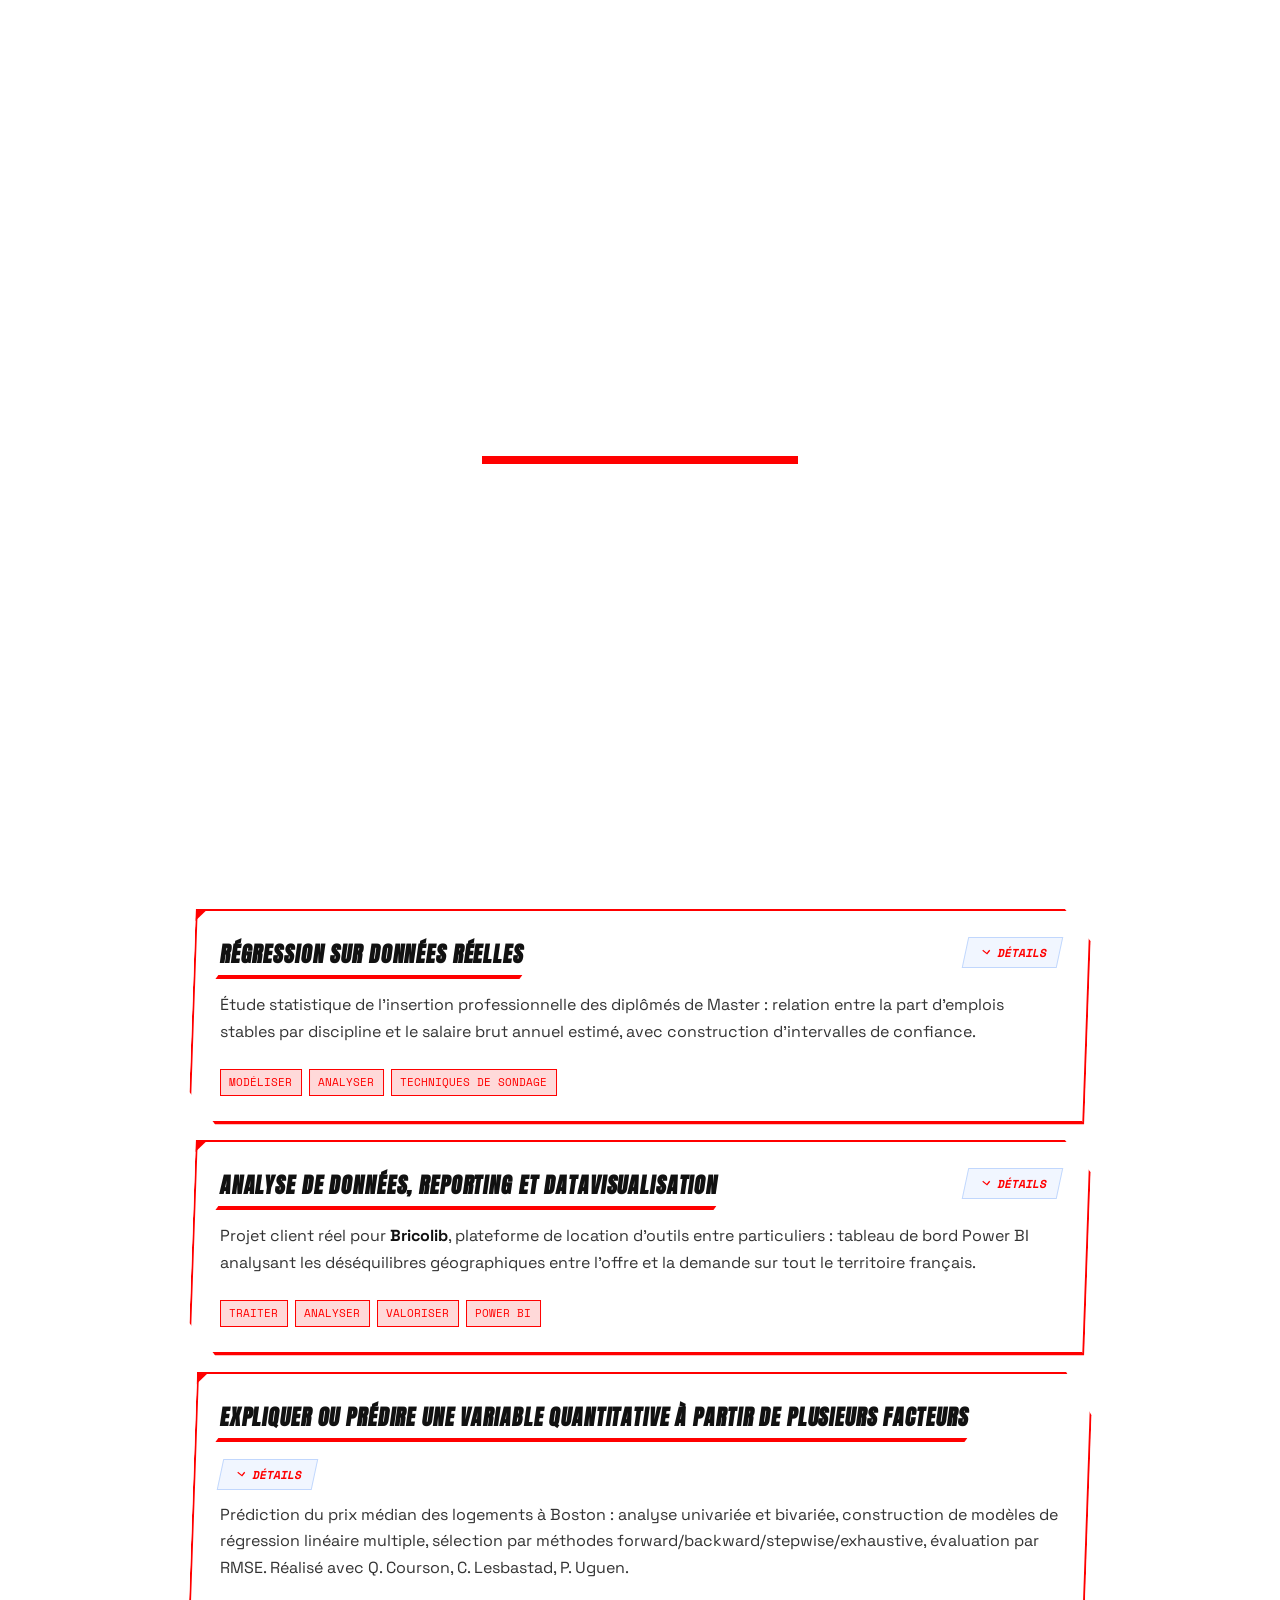
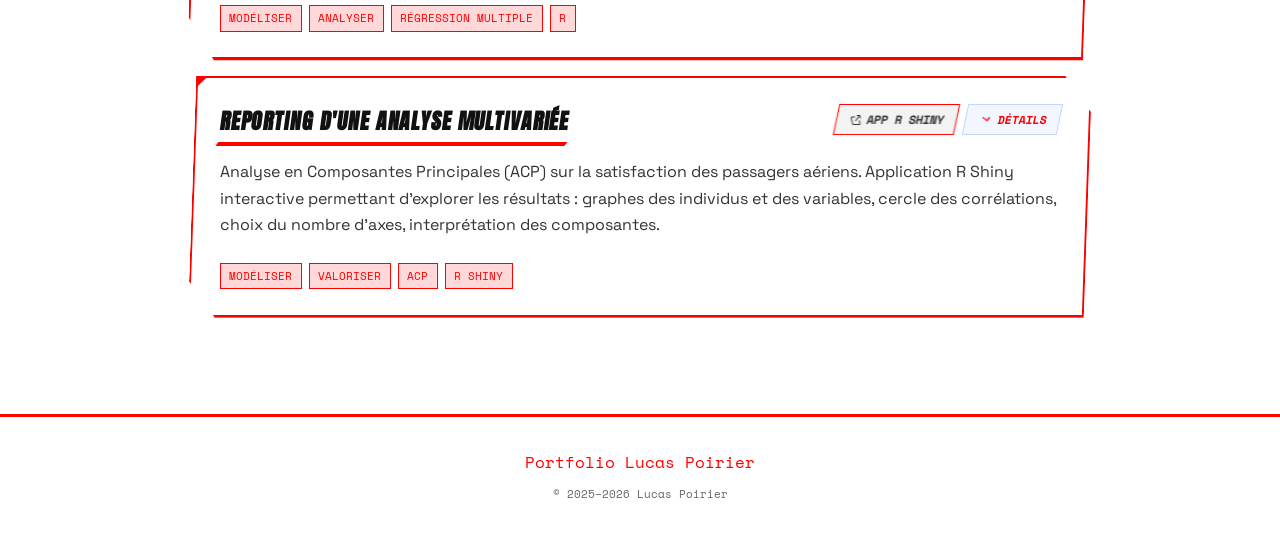
==== portfolio_lucas_poirier/site/projets.html @ bb6157f5 "Add files via upload" ====
<!DOCTYPE html>
<html lang="fr">
<head>
  <meta charset="UTF-8">
  <meta name="viewport" content="width=device-width, initial-scale=1.0">
  <title>Lucas Poirier — Projets</title>
  <link href="https://fonts.googleapis.com/css2?family=Space+Grotesk:wght@300;400;500;600;700&family=Space+Mono:wght@400;700&family=Anton&family=Teko:wght@500;700&display=swap" rel="stylesheet">
  <link rel="stylesheet" href="../styles/main.css">
  <link rel="stylesheet" href="../styles/animations.css">
</head>
<body>

<div class="loader">
  <div class="txt"></div>
  <div class="bar"><div class="fill"></div></div>
</div>
<div class="cutin"></div>
<div class="corner"></div>

<nav>
  
  <ul class="nav-links">
    <li><a href="accueil.html">Accueil</a></li>
    <li><a href="competences.html">Compétences</a></li>
    <li><a href="projets.html" class="active">Projets</a></li>
    <li><a href="logiciels.html">Logiciels</a></li>
    <li><a href="alternance.html">Alternance</a></li>
  </ul>
</nav>

<div class="page active">
  <div class="eyebrow">Situations d'Apprentissage et d'Évaluation</div>
  <h1>Projets</h1>
  <p>Pour chaque SAÉ : la démarche suivie, les compétences précisément mobilisées et les preuves concrètes de réalisation. Cliquez sur un projet pour le déplier.</p>

  <div class="divider"></div>

  <!-- ════ SAÉ 1.06 ════ -->
  <div class="projet-item" id="proj-106">
    <div class="projet-summary" onclick="toggleProject('proj-106')">
      <div class="projet-header">
        <div>
          <h2>Mise en œuvre d'une enquête</h2>
        </div>
        <div class="projet-links">
          <span class="expand-toggle"><svg width="14" height="14" viewBox="0 0 24 24" fill="none" stroke="currentColor" stroke-width="2"><polyline points="6 9 12 15 18 9"/></svg> Détails</span>
        </div>
      </div>
      <p>Conception d'un questionnaire pour un CPIE (Centre Permanent d'Initiatives pour l'Environnement), collecte et traitement des réponses, analyse des résultats par tranche d'âge et restitution avec visualisations adaptées.</p>
      <div class="skill-badges">
        <span class="badge purple">Analyser</span>
        <span class="badge green">Valoriser</span>
        <span class="badge orange">Sondage</span>
      </div>
    </div>
    <div class="projet-detail">
      <div class="detail-inner">
        <div class="tabs">
          <button class="tab-btn active" onclick="switchTab(this,'proj-106','demarche')">Démarche</button>
          <button class="tab-btn" onclick="switchTab(this,'proj-106','competences')">Compétences développées</button>
          <button class="tab-btn" onclick="switchTab(this,'proj-106','preuves')">Preuves</button>
        </div>
        <div class="tab-panel active" data-tab="demarche">
          <div class="detail-block">
            <h3>Présentation générale</h3>
            <p>Ce projet consistait à <strong>concevoir et mettre en œuvre une enquête</strong> pour le compte d'un CPIE (Centre Permanent d'Initiatives pour l'Environnement), qui souhaitait mieux connaître son public et ses non-publics afin d'ajuster sa stratégie de communication et d'animation.</p>
            <p>Nous avons été confrontés à des situations concrètes de <strong>construction d'un protocole de collecte</strong> : définition des objectifs avec le commanditaire, rédaction d'un questionnaire évitant les biais de formulation, diffusion auprès de différentes tranches d'âge, puis collecte des réponses.</p>
            <p>Nous avons ensuite mené le <strong>traitement statistique</strong> des résultats en croisant les réponses avec la variable âge, avant de procéder à une <strong>restitution adaptée à un public non technicien</strong>, sous forme de graphiques en barres empilées en pourcentage.</p>
          </div>
          <div class="detail-block">
            <h3>Présentation individuelle</h3>
            <p>Durant ce projet, j'ai pris en charge plusieurs tâches essentielles :</p>
            <p><strong>Tâches principales</strong></p>
            <ul>
              <li>Participation à la <strong>construction du questionnaire</strong>, avec le choix d'échelles de Likert à 4 niveaux pour éviter l'effet de neutralité</li>
              <li><strong>Traitement statistique</strong> des réponses et croisement avec la variable tranche d'âge</li>
              <li>Réalisation des <strong>graphiques de restitution</strong> sous forme de barres empilées en pourcentage</li>
            </ul>
            <p><strong>Tâches secondaires</strong></p>
            <ul>
              <li>Diffusion du questionnaire et collecte des réponses</li>
              <li>Rédaction de ma partie de projet pour le rapport final</li>
            </ul>
          </div>
        </div>
        <div class="tab-panel" data-tab="competences">
          <div class="detail-block">
            <h3>Compétence ciblée — Valoriser une production dans un contexte professionnel</h3>
            <p>Ce projet m'a permis de développer mes compétences en <strong>construction et restitution d'une enquête</strong> auprès d'un commanditaire associatif.</p>
            <ul>
              <li>J'ai appris à <strong>identifier les biais</strong> liés à la formulation des questions et au choix des échelles de réponse.</li>
              <li>Contextualiser des données issues d'une collecte par questionnaire avant de les analyser.</li>
              <li><strong>Choisir une forme de restitution adaptée</strong> à un public non spécialiste de la statistique.</li>
              <li>Mettre en évidence des résultats clés à l'aide d'indicateurs pertinents (taux de connaissance par tranche d'âge).</li>
            </ul>
            <p>Cette expérience m'a également permis d'approfondir mes connaissances sur les <strong>spécificités de la donnée d'enquête</strong> et la différence entre la question posée et la variable analysée.</p>
          </div>
          <div class="detail-block">
            <h3>Apprentissage et bénéfices</h3>
            <p>Suite à ce projet, j'ai renforcé mes compétences dans :</p>
            <ul>
              <li><strong>La construction d'un protocole de collecte fiable</strong>, par une formulation de questions non biaisées.</li>
              <li><strong>La vulgarisation de résultats statistiques</strong> pour un public non technicien.</li>
              <li><strong>L'explicitation de la démarche suivie</strong> lors de la restitution des résultats.</li>
            </ul>
            <p><strong>Apprentissage critique associé :</strong></p>
            <ul>
              <li>AC13.01 : Prendre connaissance des biais rencontrés dans la mise en place d'une enquête</li>
              <li>AC13.02 : Identifier l'importance de contextualiser ses données</li>
              <li>AC13.04 : Lors de la restitution des résultats, mesurer l'importance d'expliciter également la démarche suivie</li>
              <li>AC13.05 : Comprendre les intérêts de la data visualisation et de l'infographie</li>
              <li>AC13.06 : Mesurer l'importance d'une expression précise et nuancée dans la communication des résultats</li>
            </ul>
          </div>
        </div>
        <div class="tab-panel" data-tab="preuves">
          <div class="proof-gallery">
            <div class="proof-card">
              <img src="../images/enquete_questionnaire.png" onclick="openLightbox(this.src)" alt="Extrait du questionnaire CPIE">
              <div class="proof-caption">Extrait du questionnaire — échelles de satisfaction et motivations</div>
            </div>
            <div class="proof-card">
              <img src="../images/enquete_resultats.png" onclick="openLightbox(this.src)" alt="Résultats par tranche d'âge">
              <div class="proof-caption">Connaissance du CPIE par tranche d'âge — résultats de l'enquête</div>
            </div>
          </div>
        </div>
      </div>
    </div>
  </div>

  <!-- ════ SAÉ 2.01 ════ -->
  <div class="projet-item" id="proj-201">
    <div class="projet-summary" onclick="toggleProject('proj-201')">
      <div class="projet-header">
        <div>
          <h2>Conception et implémentation d'une base de données</h2>
        </div>
        <div class="projet-links">
          <span class="expand-toggle"><svg width="14" height="14" viewBox="0 0 24 24" fill="none" stroke="currentColor" stroke-width="2"><polyline points="6 9 12 15 18 9"/></svg> Détails</span>
        </div>
      </div>
      <p>Projet Compudistri : conception du dictionnaire des données, modélisation du schéma relationnel sous Looping et IBeasy+, import sur Access, rédaction de 42 requêtes SQL pour interroger les articles, clients, fournisseurs et factures.</p>
      <div class="skill-badges">
        <span class="badge">Traiter</span>
        <span class="badge orange">SQL</span>
        <span class="badge orange">Access</span>
        <span class="badge orange">Modélisation BDD</span>
      </div>
    </div>
    <div class="projet-detail">
      <div class="detail-inner">
        <div class="tabs">
          <button class="tab-btn active" onclick="switchTab(this,'proj-201','demarche')">Démarche</button>
          <button class="tab-btn" onclick="switchTab(this,'proj-201','competences')">Compétences développées</button>
          <button class="tab-btn" onclick="switchTab(this,'proj-201','preuves')">Preuves</button>
        </div>
        <div class="tab-panel active" data-tab="demarche">
          <div class="detail-block">
            <h3>Présentation générale</h3>
            <p>Ce projet consistait à <strong>créer une base de données relationnelle</strong> pour une entreprise fictive de distribution de composants informatiques, Compudistri, qui souhaitait informatiser la gestion de ses articles, clients, fournisseurs et factures.</p>
            <p>Par équipe de 4, nous avons été confrontés à des situations concrètes de <strong>mise en place d'une base de données</strong> répondant aux besoins de l'organisation.</p>
            <p>Nous avons suivi différentes étapes afin de <strong>construire une base de données</strong>, avec une réflexion sur la modélisation des données en vue de leur utilisation, l'implémentation de la base de données, ainsi que son alimentation.</p>
            <p>En effet, nous avons eu une réflexion afin de pouvoir <strong>créer un dictionnaire de données</strong> suivant différentes règles que l'on a respectées. Par la suite, nous avons effectué des <strong>productions de schémas relationnels</strong> afin de visualiser de façon claire la répartition des données. En outre, nous avons <strong>implanté les données dans un logiciel spécifique</strong> afin d'obtenir une réalisation claire répondant à notre problématique.</p>
          </div>
          <div class="detail-block">
            <h3>Présentation individuelle</h3>
            <p>Durant ce projet, j'ai pris en charge plusieurs tâches essentielles :</p>
            <p><strong>Tâches principales</strong></p>
            <ul>
              <li>Réalisation du <strong>dictionnaire des données</strong> du cas d'étude</li>
              <li>Prise en main du logiciel IBeasy+, sur lequel j'ai réalisé le <strong>schéma relationnel</strong> en tenant compte des règles métier et des cardinalités</li>
              <li><strong>Fusion des schémas relationnels</strong> issus des deux binômes (Looping et IBeasy+) avec mon binôme</li>
              <li>Import des données dans le logiciel <strong>Access</strong></li>
            </ul>
            <p><strong>Tâches secondaires</strong></p>
            <ul>
              <li>Relecture des 42 requêtes SQL rédigées par le binôme Looping</li>
              <li>Rédaction de ma partie de projet pour le rapport final</li>
            </ul>
          </div>
        </div>
        <div class="tab-panel" data-tab="competences">
          <div class="detail-block">
            <h3>Compétence ciblée — Traiter des données structurées</h3>
            <p>Ce projet m'a permis de développer mes compétences en <strong>conception et gestion de bases de données relationnelles</strong>.</p>
            <ul>
              <li>J'ai appris à <strong>analyser les besoins</strong> d'un commanditaire pour proposer une modélisation adaptée et structurée.</li>
              <li>Construire un <strong>dictionnaire de données</strong> en respectant les règles métiers et de gestion.</li>
              <li><strong>Implémenter une base de données</strong> dans un logiciel dédié en définissant ses clés primaires et étrangères ainsi que les relations entre les tables.</li>
              <li>Adapter un modèle conceptuel des données en fonction des contraintes techniques et métiers.</li>
            </ul>
            <p>Cette expérience m'a également permis d'approfondir mes connaissances sur les <strong>formalismes de notation et la syntaxe des langages de bases de données</strong> (SQL).</p>
          </div>
          <div class="detail-block">
            <h3>Apprentissage et bénéfices</h3>
            <p>Suite à ce projet, j'ai renforcé mes compétences dans :</p>
            <ul>
              <li><strong>L'analyse des besoins</strong> et la traduction de ceux-ci en un modèle de données exploitable.</li>
              <li><strong>L'optimisation de l'exploitation des données</strong> en assurant leur cohérence et leur intégrité.</li>
              <li><strong>L'importance de la programmation</strong> pour automatiser la gestion et le traitement des données.</li>
            </ul>
            <p><strong>Apprentissage critique associé :</strong></p>
            <ul>
              <li>AC1 : Correctement interpréter et prendre en compte le besoin du commanditaire ou du client</li>
              <li>AC2 : Respecter les formalismes de notation</li>
              <li>AC3 : Connaître la syntaxe des langages et savoir l'utiliser</li>
              <li>AC4 : Mesurer l'importance de maîtriser la structure des données à exploiter</li>
              <li>AC5 : Comprendre les structures algorithmiques de base et leur contexte d'usage</li>
              <li>AC6 : Prendre conscience de l'intérêt de la programmation</li>
            </ul>
          </div>
        </div>
        <div class="tab-panel" data-tab="preuves">
          <div class="proof-gallery">
            <div class="proof-card">
              <img src="../images/sae201.png" onclick="openLightbox(this.src)" alt="Schéma relationnel Access Compudistri">
              <div class="proof-caption">Schéma relationnel final sous Access — entités Réception, Article, Facture, Clients, Fournisseurs, Employé</div>
            </div>
            <div class="proof-card">
              <img src="../images/sae201_2.png" onclick="openLightbox(this.src)" alt="Dictionnaire des données Access">
              <div class="proof-caption">Dictionnaire des données — table Employé, types et descriptions des champs</div>
            </div>
          </div>
        </div>
      </div>
    </div>
  </div>

<!-- ════ SAÉ 203 ════ -->
  <div class="projet-item" id="proj-203">
    <div class="projet-summary" onclick="toggleProject('proj-203')">
      <div class="projet-header">
        <div>
          <h2>Régression sur données réelles</h2>
        </div>
        <div class="projet-links">
          <span class="expand-toggle"><svg width="14" height="14" viewBox="0 0 24 24" fill="none" stroke="currentColor" stroke-width="2"><polyline points="6 9 12 15 18 9"/></svg> Détails</span>
        </div>
      </div>
      <p>Étude statistique de l'insertion professionnelle des diplômés de Master : relation entre la part d'emplois stables par discipline et le salaire brut annuel estimé, avec construction d'intervalles de confiance.</p>
      <div class="skill-badges">
        <span class="badge orange">Modéliser</span>
        <span class="badge purple">Analyser</span>
        <span class="badge">Techniques de sondage</span>
      </div>
    </div>
    <div class="projet-detail">
      <div class="detail-inner">
        <div class="tabs">
          <button class="tab-btn active" onclick="switchTab(this,'proj-203','demarche')">Démarche</button>
          <button class="tab-btn" onclick="switchTab(this,'proj-203','competences')">Compétences développées</button>
          <button class="tab-btn" onclick="switchTab(this,'proj-203','preuves')">Preuves</button>
        </div>
        <div class="tab-panel active" data-tab="demarche">
          <div class="detail-block">
            <h3>Présentation générale</h3>
            <p>Pour cette SAÉ, il nous était demandé de <strong>choisir un sujet d'étude</strong> à partir d'un jeu de données réelles, afin de mettre en évidence un lien entre deux variables quantitatives par une démarche de régression. Notre groupe a choisi d'étudier <strong>l'insertion professionnelle des diplômés de Master</strong> en France, en s'intéressant à la relation entre la part d'emplois stables obtenus par discipline et le salaire brut annuel estimé.</p>
            <p>Nous avons été confrontés à des situations concrètes de <strong>préparation et d'exploration de données réelles</strong>, avec une réflexion sur le choix des représentations graphiques et numériques permettant de décrire une variable puis de mettre en évidence une liaison entre deux variables.</p>
            <p>Nous avons ensuite mené une démarche de <strong>comparaison d'ajustements</strong> (linéaire, lissage local, polynomial) afin de retenir le modèle le plus pertinent, en intégrant la variabilité d'échantillonnage par la construction d'intervalles de confiance.</p>
          </div>
          <div class="detail-block">
            <h3>Présentation individuelle</h3>
            <p>Durant ce projet, j'ai pris en charge plusieurs tâches essentielles :</p>
            <p><strong>Tâches principales</strong></p>
            <ul>
              <li>Étude de la <strong>distribution de la part d'emplois stables</strong> par discipline (histogramme)</li>
              <li>Mise en relation graphique entre salaire et emploi stable, avec ajustement d'une <strong>droite de régression</strong> comparée à un lissage local</li>
              <li>Ajustement d'un <strong>modèle polynomial de degré 2</strong> et analyse du nuage de résidus</li>
            </ul>
            <p><strong>Tâches secondaires</strong></p>
            <ul>
              <li>Construction des intervalles de confiance sur les estimateurs</li>
              <li>Rédaction de ma partie de projet pour le rapport final</li>
            </ul>
          </div>
        </div>
        <div class="tab-panel" data-tab="competences">
          <div class="detail-block">
            <h3>Compétence ciblée — Analyser statistiquement les données</h3>
            <p>Ce projet m'a permis de développer mes compétences en <strong>analyse statistique sur données réelles</strong>.</p>
            <ul>
              <li>J'ai appris à <strong>décrire une distribution avant modélisation</strong>, en repérant une éventuelle asymétrie plutôt que d'appliquer un modèle linéaire par défaut.</li>
              <li>Comparer un ajustement linéaire à un ajustement local pour juger de la pertinence d'un modèle plus complexe.</li>
              <li><strong>Diagnostiquer la qualité d'un modèle par l'étude des résidus</strong>, en vérifiant l'homoscédasticité.</li>
              <li>Tenir compte du contexte inférentiel par la construction d'intervalles de confiance.</li>
            </ul>
            <p>Cette expérience m'a également permis d'approfondir mes connaissances sur les <strong>synthèses numériques et graphiques</strong> permettant de décrire une variable et de mettre en évidence une liaison entre variables.</p>
          </div>
          <div class="detail-block">
            <h3>Apprentissage et bénéfices</h3>
            <p>Suite à ce projet, j'ai renforcé mes compétences dans :</p>
            <ul>
              <li><strong>La lecture critique de représentations graphiques</strong> en amont d'une modélisation.</li>
              <li><strong>La comparaison rigoureuse de plusieurs ajustements</strong> avant d'en retenir un.</li>
              <li><strong>La prise en compte de la variabilité d'échantillonnage</strong> dans l'interprétation des résultats.</li>
            </ul>
            <p><strong>Apprentissage critique associé :</strong></p>
            <ul>
              <li>AC12.03 : Comprendre l'intérêt des synthèses numériques et graphiques pour décrire une variable statistique</li>
              <li>AC12.04 : Comprendre l'intérêt des synthèses numériques et graphiques pour mettre en évidence des liaisons entre variables</li>
            </ul>
          </div>
        </div>
        <div class="tab-panel" data-tab="preuves">
          <div class="proof-gallery">
            <div class="proof-card">
              <img src="../images/sae203_histo.png" onclick="openLightbox(this.src)" alt="Histogramme part d'emplois stables">
              <div class="proof-caption">Distribution de la part d'emplois stables par discipline</div>
            </div>
            <div class="proof-card">
              <img src="../images/sae203_modelisation.png" onclick="openLightbox(this.src)" alt="Salaire vs emplois stables">
              <div class="proof-caption">Salaire annuel estimé en fonction de la part d'emplois stables (régression linéaire vs lissage local)</div>
            </div>
            <div class="proof-card">
              <img src="../images/sae203_residus.png" onclick="openLightbox(this.src)" alt="Graphe des résidus modèle degré 2">
              <div class="proof-caption">Graphe des résidus du modèle polynomial de degré 2 — vérification de l'homoscédasticité</div>
            </div>
          </div>
        </div>
      </div>
    </div>
  </div>

  <!-- ════ SAÉ 2.06 ════ -->
  <div class="projet-item" id="proj-206">
    <div class="projet-summary" onclick="toggleProject('proj-206')">
      <div class="projet-header">
        <div>
          <h2>Analyse de données, reporting et datavisualisation</h2>
        </div>
        <div class="projet-links">
          <span class="expand-toggle"><svg width="14" height="14" viewBox="0 0 24 24" fill="none" stroke="currentColor" stroke-width="2"><polyline points="6 9 12 15 18 9"/></svg> Détails</span>
        </div>
      </div>
      <p>Projet client réel pour <strong>Bricolib</strong>, plateforme de location d'outils entre particuliers : tableau de bord Power BI analysant les déséquilibres géographiques entre l'offre et la demande sur tout le territoire français.</p>
      <div class="skill-badges">
        <span class="badge">Traiter</span>
        <span class="badge purple">Analyser</span>
        <span class="badge green">Valoriser</span>
        <span class="badge orange">Power BI</span>
      </div>
    </div>
    <div class="projet-detail">
      <div class="detail-inner">
        <div class="tabs">
          <button class="tab-btn active" onclick="switchTab(this,'proj-206','demarche')">Démarche</button>
          <button class="tab-btn" onclick="switchTab(this,'proj-206','competences')">Compétences développées</button>
          <button class="tab-btn" onclick="switchTab(this,'proj-206','preuves')">Preuves</button>
        </div>
        <div class="tab-panel active" data-tab="demarche">
          <div class="detail-block">
            <h3>Présentation générale</h3>
            <p>Ce projet consistait à répondre à une <strong>commande d'un client réel</strong>, Bricolib, plateforme de location d'outils entre particuliers, qui cherchait à identifier les zones où l'offre d'outils était insuffisante ou excédentaire par rapport à la demande, afin d'orienter sa stratégie d'acquisition d'outils et de communication ciblée.</p>
            <p>Par équipe de 6, nous avons été confrontés à des situations concrètes de <strong>traitement, d'analyse et de valorisation de données</strong> à grande échelle (plus de 150 000 lignes réparties sur quatre fichiers : annonces, recherches, transactions et comptes utilisateurs).</p>
            <p>Nous avons suivi différentes étapes afin de <strong>cadrer le besoin client</strong> via une carte d'empathie, <strong>nettoyer et structurer les données</strong> sous Excel puis Access, et <strong>construire un tableau de bord décisionnel</strong> sous Power BI intégrant cartes géographiques, indicateurs clés et filtres dynamiques. La restitution s'est faite auprès du client, accompagnée d'une notice utilisateur et d'un poster de synthèse.</p>
          </div>
          <div class="detail-block">
            <h3>Présentation individuelle</h3>
            <p>Sur une équipe de 6 personnes, j'ai occupé le rôle de <strong>responsable tests</strong>, avec une implication forte dans la réalisation du tableau de bord compte tenu de mes compétences sur cet outil.</p>
            <p><strong>Tâches principales</strong></p>
            <ul>
              <li>Participation au <strong>nettoyage des données</strong> (doublons, valeurs aberrantes, correction des noms de ville et d'outils)</li>
              <li>Construction de visualisations sous <strong>Power BI</strong> (carte géographique, indicateurs, filtres dynamiques)</li>
              <li><strong>Tests et vérifications</strong> du tableau de bord avant restitution au client</li>
            </ul>
            <p><strong>Tâches secondaires</strong></p>
            <ul>
              <li>Contribution à la note de cadrage et au diagramme de Gantt</li>
              <li>Rédaction de ma partie de projet pour le rapport final</li>
            </ul>
          </div>
        </div>
        <div class="tab-panel" data-tab="competences">
          <div class="detail-block">
            <h3>Compétence ciblée — Traiter, analyser et valoriser des données dans un contexte client</h3>
            <p>Ce projet m'a permis de développer mes compétences sur <strong>l'ensemble de la chaîne décisionnelle</strong>, du traitement de la donnée brute jusqu'à sa restitution opérationnelle.</p>
            <ul>
              <li>J'ai appris à <strong>reformuler un besoin client flou</strong> en problématique actionnable.</li>
              <li><strong>Nettoyer et fiabiliser des données réelles à grande échelle</strong>, en corrigeant les erreurs de saisie impactant la qualité de la géolocalisation.</li>
              <li><strong>Construire un tableau de bord décisionnel multi-niveaux</strong>, pensé pour un usage stratégique par un non-spécialiste de la donnée.</li>
              <li>Travailler en mode projet avec un client réel, dans le respect d'un cahier des charges et d'une démarche qualité.</li>
            </ul>
            <p>Cette expérience m'a également permis d'approfondir mes connaissances sur les <strong>outils de reporting et d'ETL</strong> (Power Query, Power BI).</p>
          </div>
          <div class="detail-block">
            <h3>Apprentissage et bénéfices</h3>
            <p>Suite à ce projet, j'ai renforcé mes compétences dans :</p>
            <ul>
              <li><strong>L'interdisciplinarité entre statistique et informatique décisionnelle</strong> au sein d'un même projet.</li>
              <li><strong>La conduite de projet</strong> et la planification en équipe.</li>
              <li><strong>La prise de conscience des problématiques de confidentialité</strong> des données.</li>
            </ul>
            <p><strong>Apprentissage critique associé :</strong></p>
            <ul>
              <li>AC11.01 : Correctement interpréter et prendre en compte le besoin du commanditaire ou du client</li>
              <li>AC11.04 : Mesurer l'importance de maîtriser la structure des données à exploiter</li>
              <li>AC12.02 : Comprendre qu'une analyse correcte ne peut émaner que de données propres et préparées</li>
              <li>AC13.03 : Mesurer l'importance de mettre en évidence des résultats clés par l'utilisation d'indicateurs pertinents</li>
              <li>AC13.05 : Comprendre les intérêts de la data visualisation et de l'infographie</li>
            </ul>
          </div>
        </div>
        <div class="tab-panel" data-tab="preuves">
          <div class="proof-gallery">
            <div class="proof-card">
              <img src="../images/sae206_annonces.png" onclick="openLightbox(this.src)" alt="Carte de France des annonces Bricolib">
              <div class="proof-caption">Carte de France — répartition géographique des annonces d'outils par ville</div>
            </div>
            <div class="proof-card">
              <img src="../images/sae206_tableau_bord.png" onclick="openLightbox(this.src)" alt="Tableau de bord Power BI Bricolib">
              <div class="proof-caption">Tableau de bord Power BI — onglet "Analyse des annonces" : indicateurs, filtres et top outils</div>
            </div>
          </div>
        </div>
      </div>
    </div>
  </div>

  
  <!-- ════ SAÉ 4.EMS.01 — Boston Housing ════ -->
  <div class="projet-item" id="proj-401">
    <div class="projet-summary" onclick="toggleProject('proj-401')">
      <div class="projet-header">
        <div>
          <h2>Expliquer ou prédire une variable quantitative à partir de plusieurs facteurs</h2>
        </div>
        <div class="projet-links">
          <span class="expand-toggle"><svg width="14" height="14" viewBox="0 0 24 24" fill="none" stroke="currentColor" stroke-width="2"><polyline points="6 9 12 15 18 9"/></svg> Détails</span>
        </div>
      </div>
      <p>Prédiction du prix médian des logements à Boston : analyse univariée et bivariée, construction de modèles de régression linéaire multiple, sélection par méthodes forward/backward/stepwise/exhaustive, évaluation par RMSE. Réalisé avec Q. Courson, C. Lesbastad, P. Uguen.</p>
      <div class="skill-badges">
        <span class="badge orange">Modéliser</span>
        <span class="badge purple">Analyser</span>
        <span class="badge">Régression multiple</span>
        <span class="badge">R</span>
      </div>
    </div>
    <div class="projet-detail">
      <div class="detail-inner">
        <div class="tabs">
          <button class="tab-btn active" onclick="switchTab(this,'proj-401','demarche')">Démarche</button>
          <button class="tab-btn" onclick="switchTab(this,'proj-401','competences')">Compétences développées</button>
          <button class="tab-btn" onclick="switchTab(this,'proj-401','preuves')">Preuves</button>
        </div>
        <div class="tab-panel active" data-tab="demarche">
          <div class="detail-block">
            <h3>Présentation générale</h3>
            <p>Pour cette SAÉ, il nous était demandé de <strong>choisir un sujet d'étude</strong> mettant en œuvre la modélisation linéaire multivariée. Notre groupe (Q. Courson, C. Lesbastad, P. Uguen et moi-même) a choisi de travailler sur le jeu de données <strong>Boston Housing</strong>, qui décrit 506 zones urbaines de Boston à travers des caractéristiques socio-économiques, environnementales et structurelles, dans le but d'expliquer puis de prédire le prix médian des logements.</p>
            <p>Nous avons été confrontés à des situations concrètes de <strong>préparation de données réelles</strong>, avec un travail de nettoyage des valeurs censurées, avant de mener une démarche de <strong>construction progressive de modèles de régression linéaire multiple</strong>, de la version la plus simple à la plus complète.</p>
            <p>Nous avons ensuite procédé à une <strong>sélection de variables</strong> en comparant systématiquement quatre méthodes (forward, backward, stepwise, exhaustive), puis à la <strong>validation du modèle final</strong> retenu par l'étude des résidus et la significativité des coefficients, avant de traduire ce modèle en application décisionnelle.</p>
          </div>
          <div class="detail-block">
            <h3>Présentation individuelle</h3>
            <p>Durant ce projet, j'ai pris en charge plusieurs tâches essentielles :</p>
            <p><strong>Tâches principales</strong></p>
            <ul>
              <li><strong>Analyse exploratoire</strong> de la variable cible (prix médian) après retrait des valeurs censurées</li>
              <li>Participation à la <strong>comparaison des méthodes de sélection</strong> de variables (forward, backward, stepwise, exhaustive)</li>
              <li><strong>Validation du modèle final</strong> par vérification de l'homoscédasticité des résidus (test de Breusch-Pagan)</li>
            </ul>
            <p><strong>Tâches secondaires</strong></p>
            <ul>
              <li>Construction des profils-types de quartiers et calcul des intervalles de confiance et de prédiction</li>
              <li>Rédaction de ma partie de projet pour le rapport final</li>
            </ul>
          </div>
        </div>
        <div class="tab-panel" data-tab="competences">
          <div class="detail-block">
            <h3>Compétence ciblée — Modéliser les données dans un cadre statistique</h3>
            <p>Ce projet m'a permis de développer mes compétences en <strong>modélisation linéaire multivariée</strong> sur des données réelles.</p>
            <ul>
              <li>J'ai appris à <strong>traiter les valeurs censurées</strong> avant modélisation, pour ne pas biaiser les coefficients de régression.</li>
              <li><strong>Comparer rigoureusement plusieurs méthodes de sélection de modèle</strong> plutôt que de se fier à une seule approche, avec un critère de décision explicite (RMSE).</li>
              <li><strong>Valider les hypothèses du modèle linéaire</strong>, notamment l'homoscédasticité des résidus.</li>
              <li><strong>Traduire un modèle statistique en outil de décision</strong>, en distinguant intervalles de confiance et de prédiction.</li>
            </ul>
            <p>Cette expérience m'a également permis d'approfondir mes connaissances sur les <strong>conditions d'application et les limites de validité</strong> d'un modèle de régression.</p>
          </div>
          <div class="detail-block">
            <h3>Apprentissage et bénéfices</h3>
            <p>Suite à ce projet, j'ai renforcé mes compétences dans :</p>
            <ul>
              <li><strong>La préparation des données</strong> en vue d'une modélisation statistique fiable.</li>
              <li><strong>La confrontation d'une hypothèse à la réalité</strong> pour prendre une décision (tests statistiques).</li>
              <li><strong>La rigueur de communication</strong> autour des résultats d'un modèle statistique.</li>
            </ul>
            <p><strong>Apprentissage critique associé :</strong></p>
            <ul>
              <li>AC22.01 : Prendre conscience de la différence entre modélisation statistique et analyse exploratoire</li>
              <li>AC22.04 : Appréhender l'idée de confronter une hypothèse avec la réalité pour prendre une décision</li>
              <li>AC22.05 : Apprécier les limites de validité et les conditions d'application d'une analyse</li>
              <li>AC23.02 : Savoir défendre ses choix d'analyses</li>
              <li>AC23.04 : Prendre conscience de la rigueur requise dans ses productions et dans la communication à leur propos</li>
              <li>AC24.03EMS : Comprendre l'impact du type de données sur le choix de la modélisation à mettre en œuvre</li>
              <li>AC24.04EMS : Apprécier les limites de validité et les conditions d'application d'un modèle</li>
              <li>AC24.05EMS : Réaliser l'importance de la mise en œuvre d'une procédure de test statistique pour valider ou non une hypothèse</li>
            </ul>
          </div>
        </div>
        <div class="tab-panel" data-tab="preuves">
          <div class="proof-gallery">
            <div class="proof-card">
              <img src="../images/sae401.png" onclick="openLightbox(this.src)" alt="Distribution medv Boston">
              <div class="proof-caption">Distribution du prix médian (medv) après retrait des valeurs censurées — histogramme et Q-Q plot</div>
            </div>
            <div class="proof-card">
              <img src="../images/sae401_forrest_plot.png" onclick="openLightbox(this.src)" alt="Forest plot coefficients Boston">
              <div class="proof-caption">Forest plot des coefficients standardisés du modèle final retenu (7 variables, toutes p&lt;0.001)</div>
            </div>
            <div class="proof-card">
              <img src="../images/sae401_prix.png" onclick="openLightbox(this.src)" alt="Prédiction par profil de quartier">
              <div class="proof-caption">Prix médian prédit par type de quartier — intervalles de confiance et de prédiction à 95%</div>
            </div>
          </div>
        </div>
      </div>
    </div>
  </div>

  <!-- ════ SAÉ 4.02 — ACP R Shiny ════ -->
  <div class="projet-item" id="proj-402">
    <div class="projet-summary" onclick="toggleProject('proj-402')">
      <div class="projet-header">
        <div>
          <h2>Reporting d'une analyse multivariée</h2>
        </div>
        <div class="projet-links">
          <a class="btn-link" href="https://lucas-poirier.shinyapps.io/Satisfaction_Passagers_Aerien/" target="_blank" onclick="event.stopPropagation()">
            <svg width="12" height="12" viewBox="0 0 24 24" fill="none" stroke="currentColor" stroke-width="2"><path d="M18 13v6a2 2 0 0 1-2 2H5a2 2 0 0 1-2-2V8a2 2 0 0 1 2-2h6"/><polyline points="15 3 21 3 21 9"/><line x1="10" y1="14" x2="21" y2="3"/></svg>
            App R Shiny
          </a>
          <span class="expand-toggle" onclick="toggleProject('proj-402');event.stopPropagation()">
            <svg width="14" height="14" viewBox="0 0 24 24" fill="none" stroke="currentColor" stroke-width="2"><polyline points="6 9 12 15 18 9"/></svg> Détails
          </span>
        </div>
      </div>
      <p>Analyse en Composantes Principales (ACP) sur la satisfaction des passagers aériens. Application R Shiny interactive permettant d'explorer les résultats : graphes des individus et des variables, cercle des corrélations, choix du nombre d'axes, interprétation des composantes.</p>
      <div class="skill-badges">
        <span class="badge orange">Modéliser</span>
        <span class="badge green">Valoriser</span>
        <span class="badge">ACP</span>
        <span class="badge">R Shiny</span>
      </div>
    </div>
    <div class="projet-detail">
      <div class="detail-inner">
        <div class="tabs">
          <button class="tab-btn active" onclick="switchTab(this,'proj-402','demarche')">Démarche</button>
          <button class="tab-btn" onclick="switchTab(this,'proj-402','competences')">Compétences développées</button>
          <button class="tab-btn" onclick="switchTab(this,'proj-402','preuves')">Preuves</button>
        </div>
        <div class="tab-panel active" data-tab="demarche">
          <div class="detail-block">
            <h3>Présentation générale</h3>
            <p>Pour cette SAÉ, il nous était proposé de <strong>choisir un sujet parmi six</strong> afin de réaliser une analyse en composantes principales (ACP) et d'en restituer les résultats au sein d'une application interactive. Nous avons choisi de travailler sur un jeu de données portant sur la <strong>satisfaction de plus de 120 000 passagers aériens</strong>, notant leur expérience de vol (confort, service à bord, WiFi, propreté, ponctualité...).</p>
            <p>Nous avons été confrontés à des situations concrètes de <strong>préparation des données</strong> en amont de l'ACP, puis à la <strong>réalisation de l'analyse multivariée</strong> proprement dite, avec l'extraction des axes principaux et l'identification des variables contributives à chaque dimension.</p>
            <p>Nous avons ensuite développé une <strong>application interactive sous R Shiny</strong>, et non un simple rapport statique, afin de restituer les résultats à un public métier capable d'explorer lui-même les axes et les profils de classes de voyage.</p>
          </div>
          <div class="detail-block">
            <h3>Présentation individuelle</h3>
            <p>Durant ce projet, j'ai pris en charge plusieurs tâches essentielles :</p>
            <p><strong>Tâches principales</strong></p>
            <ul>
              <li><strong>Réalisation de l'ACP</strong> et extraction des axes principaux</li>
              <li>Calcul des <strong>coordonnées moyennes par classe de voyage</strong> sur chaque axe</li>
              <li>Développement de l'<strong>application R Shiny</strong> (interface multi-onglets, sélection de l'axe et des classes à comparer)</li>
            </ul>
            <p><strong>Tâches secondaires</strong></p>
            <ul>
              <li>Réalisation du graphique radar comparant le profil de notes moyennes par classe</li>
              <li>Rédaction de ma partie de projet pour le rapport final</li>
            </ul>
          </div>
        </div>
        <div class="tab-panel" data-tab="competences">
          <div class="detail-block">
            <h3>Compétence ciblée — Valoriser une analyse multivariée dans une application interactive</h3>
            <p>Ce projet m'a permis de développer mes compétences en <strong>analyse en composantes principales et restitution interactive</strong>.</p>
            <ul>
              <li>J'ai appris à <strong>interpréter la composition d'un axe d'ACP</strong>, en identifiant les variables contributrices et leur poids relatif.</li>
              <li><strong>Construire une application interactive</strong> pour un public métier, au-delà du simple rapport statique.</li>
              <li><strong>Choisir la bonne visualisation selon le message</strong> à transmettre (barres horizontales pour une opposition, radar pour un profil multidimensionnel).</li>
              <li>Synthétiser l'information portée par plusieurs variables à l'aide d'une analyse multivariée.</li>
            </ul>
            <p>Cette expérience m'a également permis d'approfondir mes connaissances sur les <strong>méthodes factorielles</strong> et leur restitution à un public non spécialiste.</p>
          </div>
          <div class="detail-block">
            <h3>Apprentissage et bénéfices</h3>
            <p>Suite à ce projet, j'ai renforcé mes compétences dans :</p>
            <ul>
              <li><strong>La distinction entre modélisation statistique et analyse exploratoire.</strong></li>
              <li><strong>La défense argumentée de mes choix d'analyses</strong> auprès d'un public métier.</li>
              <li><strong>La rigueur dans la production et la communication</strong> de résultats statistiques.</li>
            </ul>
            <p><strong>Apprentissage critique associé :</strong></p>
            <ul>
              <li>AC21.05 : Apprécier l'intérêt de briques logicielles existantes et savoir les utiliser</li>
              <li>AC22.01 : Prendre conscience de la différence entre modélisation statistique et analyse exploratoire</li>
              <li>AC22.03 : Comprendre l'intérêt des analyses multivariées pour synthétiser et résumer l'information portée par plusieurs variables</li>
              <li>AC22.05 : Apprécier les limites de validité et les conditions d'application d'une analyse</li>
              <li>AC23.02 : Savoir défendre ses choix d'analyses</li>
              <li>AC23.03 : Saisir la nécessité de choisir des indicateurs pertinents pour communiquer sur les résultats</li>
            </ul>
          </div>
        </div>
        <div class="tab-panel" data-tab="preuves">
          <div class="proof-gallery">
            <div class="proof-card">
              <img src="../images/sae402_axes.png" onclick="openLightbox(this.src)" alt="Composition de l'axe ACP">
              <div class="proof-caption">Application R Shiny — composition de l'axe 1 et projection des classes (Eco, Eco Plus, Business)</div>
            </div>
            <div class="proof-card">
              <img src="../images/sae402_radar.png" onclick="openLightbox(this.src)" alt="Radar des notes moyennes">
              <div class="proof-caption">Profil des notes — radar comparatif des scores moyens /5 par classe de voyage</div>
            </div>
          </div>
        </div>
      </div>
    </div>
  </div>

</div>

<footer>© 2025–2026 Lucas Poirier</footer>

<div class="lightbox" id="lightbox" onclick="closeLightbox()">
  <img id="lightbox-img" src="" alt="">
</div>

<script src="../js/main.js"></script>
</body>
</html>
---- portfolio_lucas_poirier/styles/main.css ----
:root {
  --bg: #ffffff;
  --surface: #111111;
  --surface2: #1a1a1a;
  --surface3: rgba(255,255,255,0.04);
  --border: #ff0000;
  --accent: #ff0000;
  --accent2: #ffffff;
  --accent3: #ff0000;
  --orange: #ff0000;
  --noir: #000000;
  --text: #111111;
  --text-muted: #444444;
  --text-dim: #888888;
  --mono: 'Space Mono', monospace;
  --sans: 'Space Grotesk', sans-serif;
}

*, *::before, *::after { box-sizing: border-box; margin: 0; padding: 0; }
html { scroll-behavior: smooth; }
body {
  background: var(--bg);
  color: var(--text);
  font-family: var(--sans);
  line-height: 1.65;
  min-height: 100vh;
}

/* NAV */
nav {
  position: sticky;
  top: 0;
  z-index: 100;
  background: rgba(13,15,20,0.92);
  backdrop-filter: blur(12px);
  border-bottom: 1px solid var(--border);
  display: flex;
  align-items: center;
  justify-content: space-between;
  padding: 0 2rem;
  height: 58px;
}

.nav-logo {
  font-family: var(--mono);
  font-size: 0.85rem;
  color: var(--accent2);
  letter-spacing: 0.04em;
  text-decoration: none;
  background: var(--accent);
  border: 1px solid var(--accent);
  padding: 0.35rem 0.85rem;
  border-radius: 7px;
  display: inline-flex;
  align-items: center;
  gap: 0.4rem;
  transition: opacity 0.15s;
}
.nav-logo:hover { text-decoration: none; opacity: 0.85; }

.nav-links {
  display: flex;
  gap: 0.25rem;
  list-style: none;
}
.nav-links a {
  display: block;
  padding: 0.4rem 0.85rem;
  font-size: 0.82rem;
  font-weight: 500;
  letter-spacing: 0.04em;
  text-transform: uppercase;
  color: var(--text-muted);
  text-decoration: none;
  border-radius: 6px;
  transition: color 0.18s, background 0.18s;
  cursor: pointer;
}
.nav-links a:hover, .nav-links a.active {
  color: var(--text);
  background: var(--surface2);
}

/* PAGES */
.page {
  display: none;
  padding: 3rem 2rem 5rem;
  max-width: 960px;
  margin: 0 auto;
}
.page.active { display: block; }

.eyebrow {
  font-family: var(--mono);
  font-size: 0.7rem;
  letter-spacing: 0.14em;
  text-transform: uppercase;
  color: var(--accent);
  margin-bottom: 0.6rem;
}
h1 {
  font-size: clamp(2rem, 5vw, 3.2rem);
  font-weight: 700;
  line-height: 1.1;
  letter-spacing: -0.02em;
  margin-bottom: 1.25rem;
}
h2 {
  font-size: 1.35rem;
  font-weight: 600;
  letter-spacing: -0.01em;
  margin-bottom: 0.5rem;
}
h3 {
  font-size: 1rem;
  font-weight: 600;
  color: var(--text);
}
p {
  color: var(--text-muted);
  margin-bottom: 0.9rem;
}
p:last-child { margin-bottom: 0; }
a {
  color: var(--accent);
  text-decoration: none;
}
a:hover { text-decoration: underline; }
strong { color: var(--text); }

/* HOME */
.hero {
  padding: 4rem 0 2rem;
  border-bottom: 1px solid var(--border);
  margin-bottom: 3rem;
}
.hero-tag {
  display: inline-flex;
  align-items: center;
  gap: 0.5rem;
  background: var(--surface2);
  border: 1px solid var(--border);
  border-radius: 100px;
  padding: 0.3rem 0.9rem;
  font-family: var(--mono);
  font-size: 0.72rem;
  color: var(--accent3);
  letter-spacing: 0.06em;
  margin-bottom: 1.5rem;
}
.hero-tag::before {
  content: '';
  width: 7px;
  height: 7px;
  border-radius: 50%;
  background: var(--accent3);
}
.hero p {
  font-size: 1.05rem;
  max-width: 640px;
  color: var(--text-muted);
  margin-bottom: 1rem;
}
.contact-line {
  margin-top: 2rem;
  display: flex;
  align-items: center;
  gap: 1.5rem;
  flex-wrap: wrap;
}
.contact-line a {
  font-family: var(--mono);
  font-size: 0.78rem;
  color: var(--text-muted);
  display: flex;
  align-items: center;
  gap: 0.4rem;
  transition: color 0.15s;
}
.contact-line a:hover {
  color: var(--text);
  text-decoration: none;
}

.card-grid {
  display: grid;
  grid-template-columns: repeat(auto-fit, minmax(240px, 1fr));
  gap: 1rem;
  margin-top: 2rem;
}
.card {
  background: var(--surface);
  border: 1px solid var(--border);
  border-radius: 12px;
  padding: 1.4rem 1.5rem;
  cursor: pointer;
  transition: border-color 0.18s, transform 0.18s;
  text-decoration: none;
  display: block;
  color: inherit;
}
.card:hover {
  border-color: var(--accent);
  transform: translateY(-2px);
  text-decoration: none;
}

/* COMPÉTENCES */
.competence-block {
  background: var(--surface);
  border: 1px solid var(--border);
  border-radius: 12px;
  padding: 1.75rem;
  margin-bottom: 1rem;
  position: relative;
  overflow: hidden;
}
.competence-block::before {
  content: '';
  position: absolute;
  left: 0;
  top: 0;
  bottom: 0;
  width: 3px;
  border-radius: 3px 0 0 3px;
}
.cb-traiter::before { background: var(--accent); }
.cb-analyser::before { background: var(--accent2); }
.cb-valoriser::before { background: var(--accent3); }
.cb-modeliser::before { background: var(--orange); }

.comp-title {
  font-size: 1.1rem;
  font-weight: 700;
  margin-bottom: 0.4rem;
  color: var(--accent2);
}
.comp-subtitle {
  font-family: var(--mono);
  font-size: 0.72rem;
  color: var(--text-dim);
  letter-spacing: 0.08em;
  text-transform: uppercase;
  margin-bottom: 0.8rem;
}
.comp-tags {
  display: flex;
  flex-wrap: wrap;
  gap: 0.4rem;
  margin-top: 1rem;
}
.tag {
  background: var(--surface2);
  border: 1px solid var(--border);
  border-radius: 6px;
  padding: 0.2rem 0.6rem;
  font-size: 0.72rem;
  font-family: var(--mono);
  color: var(--text-muted);
}

.comp-ac {
  margin-top: 1.1rem;
  padding-top: 1rem;
  border-top: 1px solid var(--border);
}
.comp-ac-title {
  font-family: var(--mono);
  font-size: 0.72rem;
  color: var(--text-dim);
  letter-spacing: 0.06em;
  text-transform: uppercase;
  margin-bottom: 0.5rem;
}
.comp-ac ul {
  list-style: none;
  padding: 0;
  margin: 0;
}
.comp-ac li {
  font-size: 0.82rem;
  color: var(--text-muted);
  padding: 0.18rem 0;
  padding-left: 1.1rem;
  position: relative;
}
.comp-ac li::before {
  content: '—';
  position: absolute;
  left: 0;
  color: var(--accent2);
}
.comp-ac li strong { color: var(--accent2); font-family: var(--mono); font-weight: 600; }

.comp-projets {
  margin-top: 1.1rem;
  padding-top: 1rem;
  border-top: 1px solid var(--border);
}
.comp-projets-title {
  font-family: var(--mono);
  font-size: 0.72rem;
  color: var(--text-dim);
  letter-spacing: 0.06em;
  text-transform: uppercase;
  margin-bottom: 0.6rem;
}
.comp-projets-links {
  display: flex;
  flex-wrap: wrap;
  gap: 0.5rem;
}
.comp-projet-link {
  display: inline-flex;
  align-items: center;
  gap: 0.3rem;
  background: var(--surface2);
  border: 1px solid var(--border);
  border-radius: 6px;
  padding: 0.3rem 0.7rem;
  font-size: 0.78rem;
  color: var(--text);
  text-decoration: none;
  transition: border-color 0.18s, background 0.18s;
}
.comp-projet-link:hover {
  border-color: var(--accent2);
  background: var(--surface3);
  text-decoration: none;
}

/* PROJETS */
.projet-item {
  background: var(--bg);
  border: 1px solid var(--border);
  border-radius: 12px;
  margin-bottom: 1rem;
  transition: border-color 0.18s;
  overflow: hidden;
}
.projet-item:hover { border-color: var(--accent2); }
.projet-summary { padding: 1.6rem; cursor: pointer; }

.projet-header {
  display: flex;
  align-items: flex-start;
  justify-content: space-between;
  gap: 1rem;
  margin-bottom: 0.75rem;
  flex-wrap: wrap;
}
.projet-links { display: flex; gap: 0.5rem; flex-shrink: 0; align-items:center; }

.btn-link {
  display: inline-flex;
  align-items: center;
  gap: 0.35rem;
  background: var(--surface2);
  border: 1px solid var(--border);
  border-radius: 7px;
  padding: 0.3rem 0.75rem;
  font-size: 0.75rem;
  font-family: var(--mono);
  color: var(--text-muted);
  text-decoration: none;
  transition: color 0.15s, border-color 0.15s;
}
.btn-link:hover {
  color: var(--text);
  border-color: var(--accent);
  text-decoration: none;
}

.expand-toggle {
  display: inline-flex;
  align-items: center;
  gap: 0.4rem;
  font-family: var(--mono);
  font-size: 0.72rem;
  color: var(--accent);
  border: 1px solid rgba(79,142,247,0.3);
  background: rgba(79,142,247,0.08);
  border-radius: 7px;
  padding: 0.3rem 0.75rem;
  cursor: pointer;
  user-select: none;
}
.expand-toggle:hover { background: rgba(79,142,247,0.15); }
.expand-toggle svg { transition: transform 0.2s; }
.projet-item.open .expand-toggle svg { transform: rotate(180deg); }

.skill-badges {
  display: flex;
  flex-wrap: wrap;
  gap: 0.4rem;
  margin-top: 0.8rem;
}
.badge {
  background: rgba(79,142,247,0.1);
  border: 1px solid rgba(79,142,247,0.25);
  border-radius: 5px;
  padding: 0.18rem 0.55rem;
  font-size: 0.7rem;
  font-family: var(--mono);
  color: var(--accent);
}
.badge.purple {
  background: rgba(167,139,250,0.1);
  border-color: rgba(167,139,250,0.25);
  color: var(--accent2);
}
.badge.green {
  background: rgba(52,211,153,0.1);
  border-color: rgba(52,211,153,0.25);
  color: var(--accent3);
}
.badge.orange {
  background: rgba(251,146,60,0.1);
  border-color: rgba(251,146,60,0.25);
  color: var(--orange);
}

.projet-detail {
  max-height: 0;
  overflow: hidden;
  transition: max-height 0.35s ease;
  border-top: 1px solid var(--border);
}
.projet-item.open .projet-detail {
  max-height: 6000px;
  transition: max-height 0.6s ease;
}
.detail-inner {
  padding: 1.6rem;
  background: var(--surface2);
}

.tabs {
  display: flex;
  gap: 0.4rem;
  margin-bottom: 1.2rem;
  flex-wrap: wrap;
}
.tab-btn {
  font-family: var(--mono);
  font-size: 0.72rem;
  padding: 0.4rem 0.9rem;
  border-radius: 7px;
  border: 1px solid var(--border);
  background: var(--surface);
  color: var(--text-muted);
  cursor: pointer;
}
.tab-btn.active {
  background: var(--accent);
  color: #fff;
  border-color: var(--accent);
}
.tab-panel { display: none; }
.tab-panel.active { display: block; }

.detail-block { margin-bottom: 1.2rem; }
.detail-block:last-child { margin-bottom: 0; }
.detail-block h4 {
  font-size: 0.85rem;
  color: var(--accent2);
  margin-bottom: 0.5rem;
  font-weight: 600;
}
.detail-block p { font-size: 0.88rem; }
.detail-block ul {
  margin: 0.4rem 0 0.4rem 1.1rem;
  color: var(--text-muted);
  font-size: 0.88rem;
}
.detail-block li { margin-bottom: 0.3rem; }

.skill-dev-card {
  background: var(--surface);
  border-left: 3px solid var(--accent2);
  border-radius: 0 8px 8px 0;
  padding: 0.9rem 1.1rem;
  margin-bottom: 0.7rem;
}
.skill-dev-card .sd-title {
  font-size: 0.85rem;
  font-weight: 600;
  color: var(--text);
  margin-bottom: 0.3rem;
}
.skill-dev-card p { font-size: 0.82rem; margin: 0; }

.proof-gallery {
  display: grid;
  grid-template-columns: repeat(auto-fit, minmax(260px, 1fr));
  gap: 1rem;
}
.proof-card {
  background: var(--surface);
  border: 1px solid var(--border);
  border-radius: 10px;
  overflow: hidden;
}
.proof-card img {
  width: 100%;
  display: block;
  cursor: zoom-in;
  background: #fff;
}
.proof-caption {
  padding: 0.7rem 0.9rem;
  font-size: 0.76rem;
  color: var(--text-dim);
  font-family: var(--mono);
}
.no-proof-note {
  font-size: 0.85rem;
  color: var(--text-dim);
  font-style: italic;
  border: 1px dashed var(--border);
  border-radius: 8px;
  padding: 1rem;
  text-align: center;
}

/* LIGHTBOX */
.lightbox {
  display: none;
  position: fixed;
  inset: 0;
  background: rgba(0,0,0,0.88);
  z-index: 999;
  align-items: center;
  justify-content: center;
  padding: 2rem;
  cursor: zoom-out;
}
.lightbox.open { display: flex; }
.lightbox img {
  max-width: 100%;
  max-height: 100%;
  border-radius: 8px;
  box-shadow: 0 20px 60px rgba(0,0,0,0.5);
}

/* LOGICIELS */
.logiciel-grid {
  display: grid;
  grid-template-columns: repeat(auto-fill, minmax(180px, 1fr));
  gap: 0.8rem;
  margin-top: 1.5rem;
}
.logiciel-card {
  background: var(--bg);
  border: 1px solid var(--border);
  border-radius: 10px;
  padding: 1.1rem 1.2rem;
}
.logiciel-name {
  font-weight: 600;
  font-size: 0.9rem;
}
.logiciel-card .logiciel-name:only-child { margin-bottom: 0; }

/* ALTERNANCE */
.stage-header {
  background: var(--bg);
  border: 1px solid var(--border);
  border-radius: 12px;
  padding: 1.75rem;
  margin-bottom: 1.5rem;
  display: flex;
  justify-content: space-between;
  align-items: flex-start;
  gap: 1rem;
  flex-wrap: wrap;
}
.stage-company {
  font-size: 1.4rem;
  font-weight: 700;
  margin-bottom: 0.2rem;
}
.stage-meta {
  font-family: var(--mono);
  font-size: 0.72rem;
  color: var(--text-dim);
  letter-spacing: 0.06em;
}
.stage-badge {
  background: rgba(52,211,153,0.15);
  border: 1px solid rgba(52,211,153,0.3);
  border-radius: 8px;
  padding: 0.4rem 1rem;
  font-family: var(--mono);
  font-size: 0.72rem;
  color: var(--accent3);
  text-align: center;
  white-space: nowrap;
}
.section-block {
  background: var(--bg);
  border: 1px solid var(--border);
  border-radius: 12px;
  padding: 1.5rem;
  margin-bottom: 1rem;
}
.section-block h3 {
  font-size: 0.95rem;
  margin-bottom: 0.6rem;
  color: var(--accent);
}
.db-grid {
  display: grid;
  grid-template-columns: 1fr 1fr;
  gap: 1rem;
  margin-top: 1rem;
}
@media (max-width: 600px) {
  .db-grid { grid-template-columns: 1fr; }
  .card-grid { grid-template-columns: 1fr; }
  .nav-links { flex-wrap: wrap; }
}
.db-card {
  background: var(--bg);
  border: 1px solid var(--border);
  border-radius: 10px;
  padding: 1.2rem;
}
.db-card-title {
  font-weight: 600;
  font-size: 0.9rem;
  margin-bottom: 0.5rem;
}
.db-card p {
  font-size: 0.8rem;
  color: var(--text-dim);
}

.divider {
  height: 1px;
  background: var(--border);
  margin: 2.5rem 0;
}
footer {
  text-align: center;
  padding: 2rem;
  border-top: 1px solid var(--border);
  font-family: var(--mono);
  font-size: 0.7rem;
  color: var(--text-dim);
}
.logiciel-level {
  font-family: var(--mono);
  font-size: 0.65rem;
  text-transform: uppercase;
  letter-spacing: 0.08em;
  margin-top: 0.3rem;
  color: var(--text-dim);
}

.projet-num {
  font-family: var(--mono);
  font-size: 0.68rem;
  color: var(--text-dim);
  letter-spacing: 0.1em;
  text-transform: uppercase;
  margin-bottom: 0.3rem;
}

.nav-logo svg{display:none!important;}


/* Repositionnement du menu après suppression du bouton Accueil */
.navbar,
.nav-links,
nav ul{
    justify-content:flex-end !important;
}

.nav-links{
    margin-left:auto !important;
    padding-left:140px !important;
}

@media (min-width:768px){
  .navbar{
      padding-left:140px !important;
  }
}


/* Uniformisation des compartiments */
.projet-item,
.competence-card,
.logiciel-card,
.alternance-card,
.detail-block{
    background:#ffffff !important;
    border:2px solid #ff0000 !important;
    box-shadow:10px 10px 0 #ff0000 !important;
}

.logiciel-card{
    min-height:110px;
    display:flex;
    align-items:center;
    justify-content:center;
}

.logiciel-name{
    font-size:1.6rem;
    text-align:center;
}

.eyebrow{
    border-left:8px solid #ff0000;
    padding-left:12px;
}

.projet-item h2,
.competence-title,
.logiciel-name{
    text-transform:uppercase;
}

.skill-badges,
.badge{
    margin-top:10px;
}

/* Uniformisation globale */
.competence-title,
.competence-card h2,
.skill-title,
.card-title{
    color:#ffffff !important;
    font-size:2.2rem !important;
    font-weight:900 !important;
    text-transform:uppercase !important;
}

/* Logiciels plus petits */
.logiciel-card,
.software-card{
    min-height:140px !important;
}

.logiciel-card h3,
.logiciel-name,
.software-card h3{
    font-size:1.05rem !important;
    line-height:1.3 !important;
    text-align:center !important;
}

/* Supprimer affichage niveaux */
.logiciel-level,
.level,
.skill-level{
    display:none !important;
}

/* Cartes uniformes */
.projet-item,
.competence-card,
.logiciel-card,
.alternance-card{
    border:2px solid #ff0000 !important;
    box-shadow:8px 8px 0 #ff0000 !important;
    background:#050505 !important;
}


/* Fond d'écran blanc */
:root{
  --bg:#ffffff;
  --surface:#ffffff;
  --surface2:#f3f3f3;
  --surface3:rgba(0,0,0,0.04);
  --text:#111111;
  --text-muted:#333333;
  --text-dim:#666666;
}
body{background:#ffffff !important;color:var(--text) !important;}
nav{background:rgba(255,255,255,0.95) !important;}
.card,.panel,section{background-color:#ffffff;}

body, .hero, .section {
    background: #ffffff !important;
    color: #111111 !important;
}
.card, .project-card {
    background: #f8f8f8 !important;
    color: #111111 !important;
    border: 2px solid #e00000 !important;
}
---- portfolio_lucas_poirier/styles/animations.css ----
/* ══════════════════════════════════════════════
   Animations & FX complets
   ══════════════════════════════════════════════ */

@import url('https://fonts.googleapis.com/css2?family=Anton&family=Teko:wght@500;700&family=Bebas+Neue&display=swap');

/* ── Fond général ── */
body {
  background:
    radial-gradient(circle at 20% 20%, rgba(255,0,0,.10), transparent 30%),
    radial-gradient(circle at 80% 80%, rgba(0,0,0,.03), transparent 20%),
    linear-gradient(135deg, rgba(255,0,0,.05) 25%, transparent 25%) -20px 0/40px 40px,
    linear-gradient(225deg, rgba(255,0,0,.05) 25%, transparent 25%) -20px 0/40px 40px,
    #ffffff !important;
  overflow-x: hidden;
}

/* ── Overlay rayures diagonales fixes ── */
body::after {
  content: '';
  position: fixed;
  inset: 0;
  pointer-events: none;
  background:
    repeating-linear-gradient(
      120deg,
      transparent 0,
      transparent 120px,
      rgba(255,0,0,.03) 120px,
      rgba(255,0,0,.03) 130px
    );
  mix-blend-mode: screen;
  animation: Flash 3s infinite;
  z-index: 0;
}
@keyframes Flash { 0%,100%{opacity:.15} 50%{opacity:.35} }

/* ── Watermark  ── */
body::before {
  position: fixed;
  left: -120px;
  bottom: 40px;
  font-family: 'Teko', sans-serif;
  font-size: 220px;
  line-height: 1;
  color: rgba(255,255,255,.03);
  transform: rotate(-12deg);
  z-index: 0;
  pointer-events: none;
}

/* ── Coin rouge bas-droite ── */
.corner {
  position: fixed;
  right: 0;
  bottom: 0;
  width: 240px;
  height: 240px;
  background: #ff0000;
  clip-path: polygon(100% 0, 100% 100%, 0 100%);
  opacity: .08;
  pointer-events: none;
  z-index: 0;
}

/* ── Page : rayures en fond + entrée animée ── */
.page {
  position: relative;
  z-index: 1;
  animation: Enter .7s ease;
}
@keyframes Enter {
  from { opacity: 0; transform: translateX(40px) rotate(-2deg); }
  to   { opacity: 1; transform: none; }
}
.page::before {
  content: '';
  position: absolute;
  inset: 0;
  background:
    repeating-linear-gradient(-60deg,
      rgba(255,255,255,.02) 0,
      rgba(255,255,255,.02) 2px,
      transparent 2px,
      transparent 18px);
  pointer-events: none;
  z-index: 0;
}

/* ── Nav : skew & box-shadow ── */
nav {
  position: fixed !important;
  left: 20px !important;
  right: 20px !important;
  top: 10px !important;
  z-index: 999 !important;
  transform: skew(-12deg);
  border: 3px solid #fff !important;
  box-shadow: 10px 10px 0 #ff0000 !important;
  background: #fff !important;
  border-bottom: 2px solid #ff0000 !important;
}
nav * { transform: skew(12deg); }

.page { padding-top: 110px !important; }

/* ── Nav links : wipe rouge au hover ── */
.nav-links a {
  position: relative;
  overflow: hidden;
  border-left: 3px solid transparent;
}
.nav-links a::before {
  content: '';
  position: absolute;
  inset: 0;
  background: #ff0000;
  transform: translateX(-110%);
  transition: .25s;
  z-index: -1;
}
.nav-links a:hover::before,
.nav-links a.active::before { transform: translateX(0); }

.nav-links a:hover,
.nav-links a.active {
  background: transparent !important;
  color: #fff !important;
  border-left: 3px solid #fff;
}

/* ── Titres skew ── */
h1, h2, .comp-title, .stage-company {
  font-family: 'Anton', sans-serif !important;
  text-transform: uppercase;
  letter-spacing: .04em;
}
h1 {
  font-size: clamp(3rem, 8vw, 5rem) !important;
  text-shadow: 8px 8px 0 #ff0000;
  transform: skew(-8deg) rotate(-2deg) !important;
  filter: drop-shadow(0 0 10px rgba(255,0,0,.4));
}
h2 { transform: skew(-8deg); }
.stage-company { transform: skew(-8deg); }

/* ── Trait rouge sous les h2 ── */
.page h2 { position: relative; display: inline-block; }
.page h2::after {
  content: '';
  position: absolute;
  left: 0; bottom: -6px;
  width: 100%; height: 4px;
  background: #ff0000;
  transform: skew(-30deg);
}

/* ── Hero ── */
.hero {
  position: relative;
  border-bottom: 3px solid #ff0000;
}
.hero::before {
  content: '';
  position: absolute;
  inset: -20px;
  background: linear-gradient(120deg, transparent 45%, rgba(255,0,0,.12) 50%, transparent 55%);
  pointer-events: none;
}
.hero::after {
  position: absolute;
  right: 20px;
  bottom: -10px;
  font-family: 'Teko', sans-serif;
  font-size: 90px;
  color: rgba(255,255,255,.08);
  transform: rotate(-8deg);
}

/* ── Cards & blocs : style ── */
.card, .competence-block, .projet-item, .logiciel-card, .section-block, .db-card, .stage-header {
  border: 2px solid #ff0000 !important;
  border-radius: 0 !important;
  transform: skew(-2deg);
  box-shadow: 10px 10px 0 #ff0000 !important;
  position: relative;
  overflow: visible !important;
  transition: all .25s ease !important;
}
.card > *, .competence-block > *, .projet-item > *, .logiciel-card > *, .section-block > *, .db-card > * {
  transform: skew(2deg);
}

/* ── Coin rouge en haut-gauche ── */
.card::before, .projet-item::before, .competence-block::before {
  content: '';
  position: absolute;
  top: -8px; left: -8px;
  width: 24px; height: 24px;
  background: #ff0000;
  clip-path: polygon(0 0, 100% 0, 0 100%);
  z-index: 10;
}
/* override la règle ::before de competence-block de main.css */
.competence-block::after {
  content: '';
  position: absolute;
  left: 0; top: 0; bottom: 0;
  width: 3px;
  border-radius: 3px 0 0 3px;
}
.cb-traiter::after  { background: var(--accent); }
.cb-analyser::after { background: var(--accent2); }
.cb-valoriser::after{ background: var(--accent3); }
.cb-modeliser::after{ background: var(--orange); }

/* ── Alternés odd/even ── */
.card:nth-child(odd), .logiciel-card:nth-child(odd), .db-card:nth-child(odd)  { transform: skew(-4deg) rotate(-1deg); }
.card:nth-child(even), .logiciel-card:nth-child(even), .db-card:nth-child(even){ transform: skew(4deg) rotate(1deg); }

/* ── Hover cards / projets ── */
.card:hover, .projet-item:hover {
  transform: skew(-2deg) translate(-4px, -4px) scale(1.03) rotate(-1deg) !important;
  box-shadow: 14px 14px 0 #ff0000 !important;
  filter: brightness(1.1);
}

/* ── Projet ouvert ── */
.projet-item.open { animation: open .35s ease; }
@keyframes open {
  from { transform: translateX(-40px) scale(.95); opacity: 0; }
  to   { transform: skew(-2deg); opacity: 1; }
}
.projet-item.open { box-shadow: 18px 18px 0 #fff !important; }
.projet-item { clip-path: polygon(0 0, 97% 0, 100% 15%, 100% 100%, 3% 100%, 0 85%); }

/* ── Detail panel rayures ── */
.projet-detail {
  background:
    repeating-linear-gradient(
      -45deg,
      rgba(255,0,0,.04),
      rgba(255,0,0,.04) 8px,
      transparent 8px,
      transparent 16px
    ) !important;
}

/* ── Eyebrow / hero-tag / stage-badge ── */
.eyebrow {
  background: #ff0000;
  color: #fff !important;
  display: inline-block;
  padding: .35rem .8rem;
  transform: skew(-15deg);
  box-shadow: 8px 8px 0 #fff, 12px 12px 0 #ff0000;
}
.hero-tag, .stage-badge {
  background: #ff0000 !important;
  color: #fff !important;
  border: 2px solid #fff !important;
  box-shadow: 6px 6px 0 #fff;
}

/* ── Badges / tags ── */
.tag, .badge, .badge.purple, .badge.green, .badge.orange {
  background: rgba(255,0,0,.15) !important;
  border: 1px solid #ff0000 !important;
  color: #ff0000 !important;
  border-radius: 0 !important;
  text-transform: uppercase;
}

/* ── Buttons ── */
.btn-link, .expand-toggle, .tab-btn {
  border-radius: 0 !important;
  transform: skew(-12deg);
  text-transform: uppercase;
  font-weight: 700;
}
.btn-link *, .expand-toggle *, .tab-btn * { transform: skew(12deg); }
.tab-btn.active {
  background: #ff0000 !important;
  color: #fff !important;
  box-shadow: 4px 4px 0 #fff;
  border-color: #fff !important;
  transform: skew(-15deg) scale(1.08) !important;
}
.contact-line a:hover, .btn-link:hover { transform: translate(-3px,-3px) skew(-12deg); }

/* ── Progression bars ── */
.progression-track { background: #222 !important; height: 10px !important; }
.progression-seg   { background: #ff0000 !important; }

/* ── Divider rouge brillant ── */
.divider {
  height: 4px !important;
  background: #ff0000 !important;
  box-shadow: 0 0 20px #ff0000;
}

/* ── Proof cards ── */
.proof-card {
  border: 2px solid #fff !important;
  box-shadow: 8px 8px 0 #ff0000;
}

/* ── Scrollbar ── */
::-webkit-scrollbar { width: 10px; }
::-webkit-scrollbar-thumb { background: #ff0000; }

/* ── Footer ── */
footer {
  border-top: 3px solid #ff0000;
  position: relative;
}
footer::before {
  content: 'Portfolio Lucas Poirier';
  display: block;
  color: #ff0000;
  font-size: 1rem;
  margin-bottom: 10px;
}

/* ── Cut-in transition ── */
.cutin {
  position: fixed;
  top: 0; left: -120%;
  width: 120%; height: 100%;
  background: #ff0000;
  transform: skew(-25deg);
  pointer-events: none;
  z-index: 9999;
}
.cutin.active { animation: cutin .5s ease; }
@keyframes cutin {
  0%   { left: -120%; }
  50%  { left: 0; }
  100% { left: 120%; }
}

/* ── Loader ── */
.loader {	
  position: fixed;
  inset: 0;
  background: #fff;
  display: flex;
  align-items: center;
  justify-content: center;
  flex-direction: column;
  z-index: 99999;
  font-family: 'Anton', sans-serif;
  color: #000000;
  letter-spacing: .2em;
}
.loader .txt  { font-size: 3rem; transform: skew(-12deg); }
.loader .bar  { width: 320px; height: 12px; border: 2px solid #fff; margin-top: 20px; }
.loader .fill { height: 100%; width: 0; background: #ff0000; animation: load 1.8s forwards; }
@keyframes load { to { width: 100%; } }


/* ── Liens ── */
a { color: #ff0000; }
a:hover { color: #fff; }


/* Repositionnement du menu après suppression du bouton Accueil */
.navbar,
.nav-links,
nav ul{
    justify-content:flex-end !important;
}

.nav-links{
    margin-left:auto !important;
    padding-left:140px !important;
}

@media (min-width:768px){
  .navbar{
      padding-left:140px !important;
  }
}


/* Uniformisation des compartiments */
.projet-item,
.competence-card,
.logiciel-card,
.alternance-card,
.detail-block{
    background:#ffffff !important;
    border:2px solid #ff0000 !important;
    box-shadow:10px 10px 0 #ff0000 !important;
}

.logiciel-card{
    min-height:110px;
    display:flex;
    align-items:center;
    justify-content:center;
}

.logiciel-name{
    font-size:1.6rem;
    text-align:center;
}

.eyebrow{
    border-left:8px solid #ff0000;
    padding-left:12px;
}

.projet-item h2,
.competence-title,
.logiciel-name{
    text-transform:uppercase;
}

.skill-badges,
.badge{
    margin-top:10px;
}

/* Uniformisation globale */
.competence-title,
.competence-card h2,
.skill-title,
.card-title{
    color:#ffffff !important;
    font-size:2.2rem !important;
    font-weight:900 !important;
    text-transform:uppercase !important;
}

/* Logiciels plus petits */
.logiciel-card,
.software-card{
    min-height:140px !important;
}

.logiciel-card h3,
.logiciel-name,
.software-card h3{
    font-size:1.05rem !important;
    line-height:1.3 !important;
    text-align:center !important;
}


/* Cartes uniformes */
.projet-item,
.competence-card,
.logiciel-card,
.alternance-card{
    border:2px solid #ff0000 !important;
    box-shadow:8px 8px 0 #ff0000 !important;
    background:#ffffff !important;
}

body, .hero, .section {
    background: #ffffff !important;
    color: #111111 !important;
}
.card, .project-card {
    background: #ffffff !important;
    color: #111111 !important;
    border: 2px solid #e00000 !important;
}
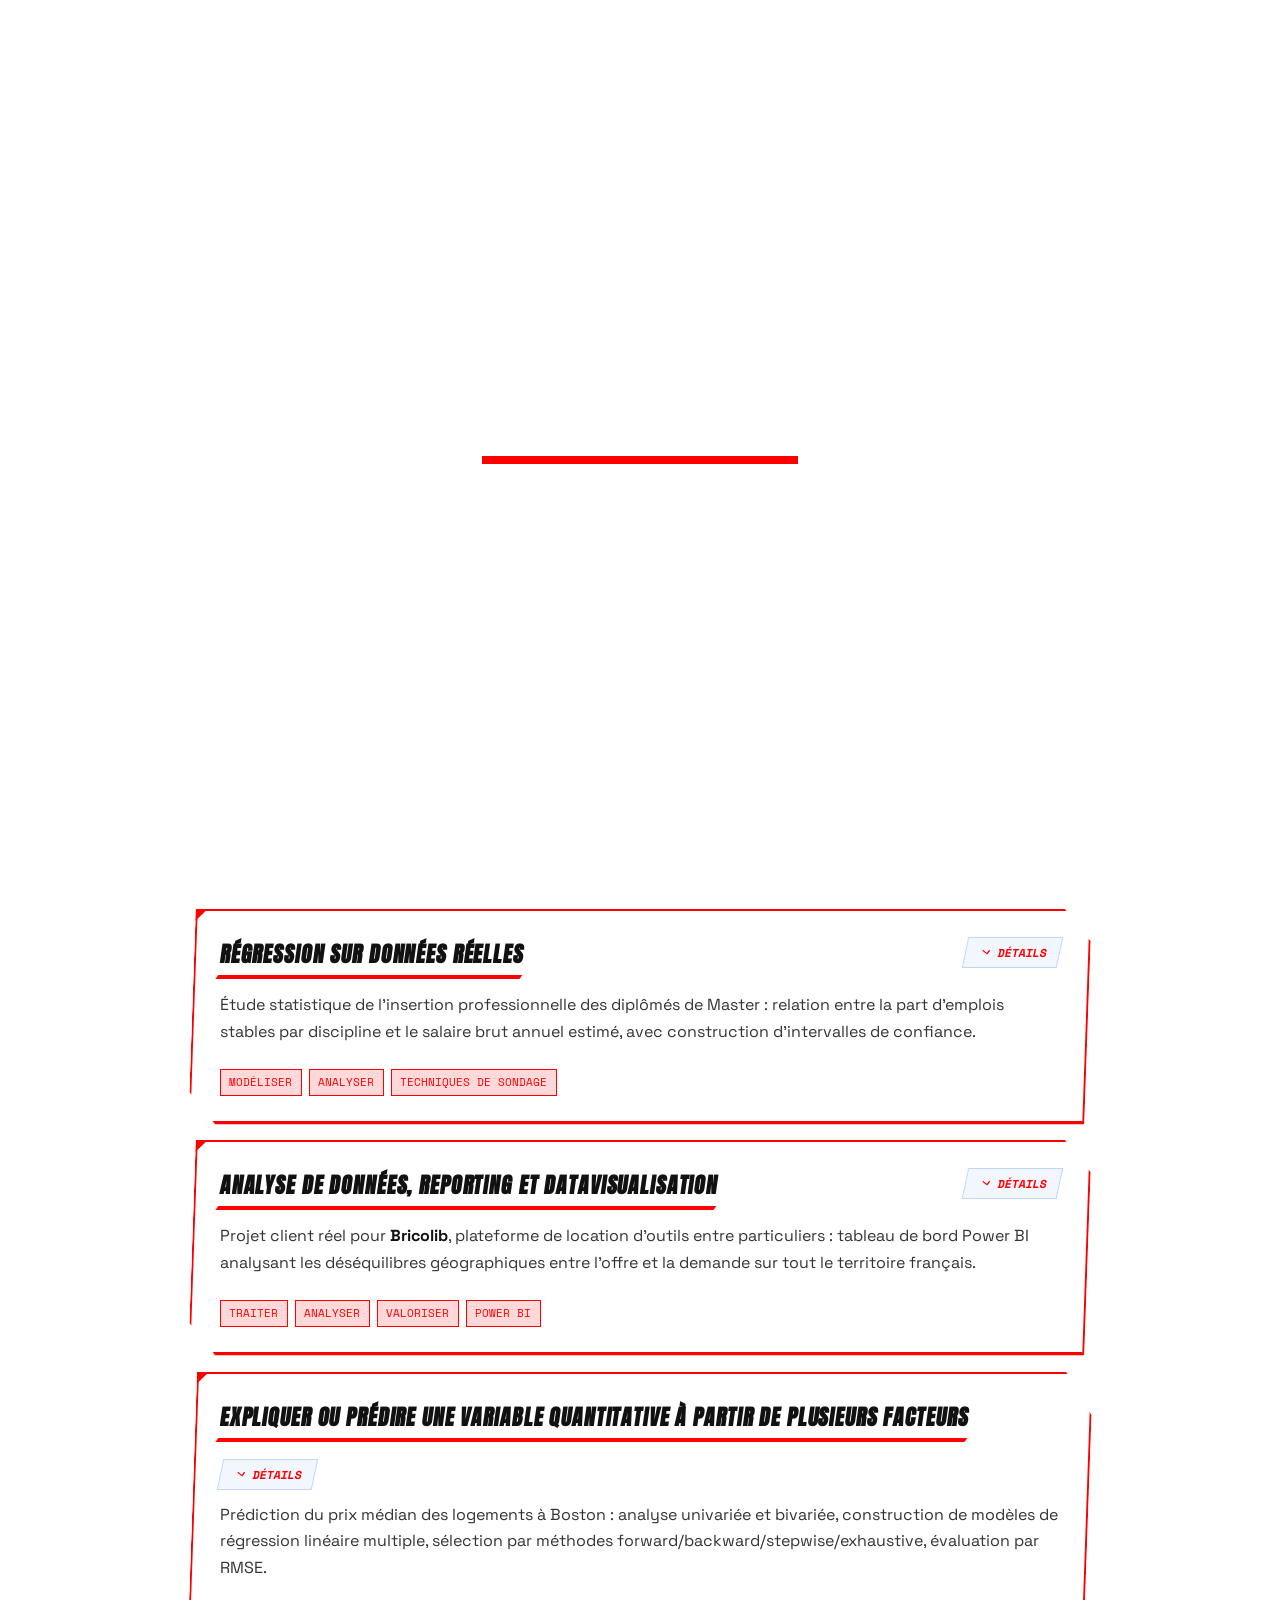
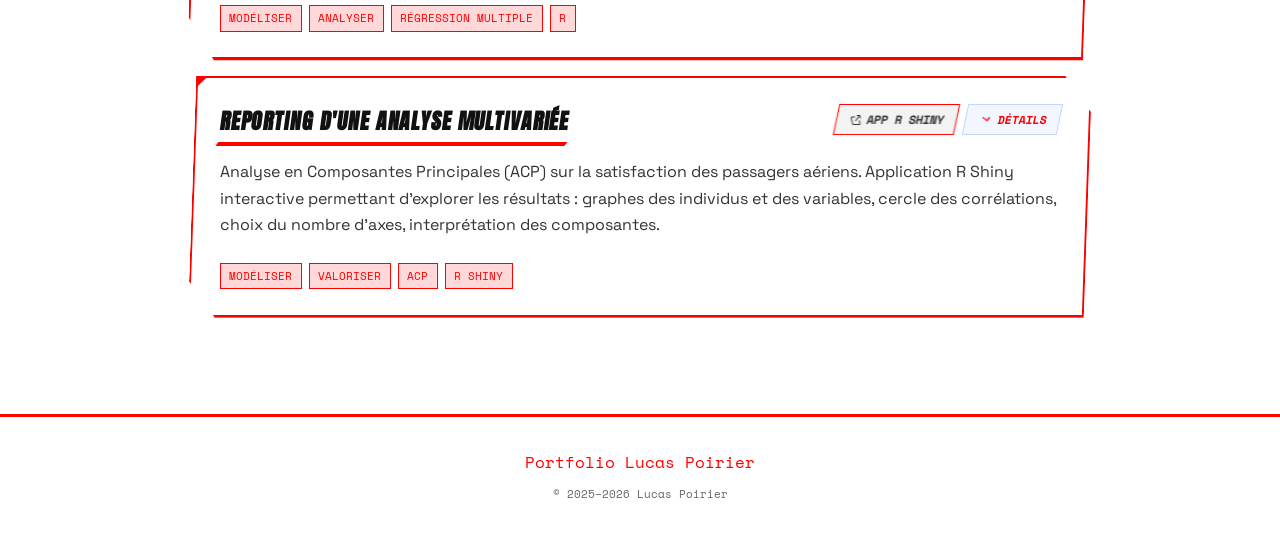
==== commit 0366cd8f: "Update projets.html" ====
--- a/portfolio_lucas_poirier/site/projets.html
+++ b/portfolio_lucas_poirier/site/projets.html
@@ -31,7 +31,7 @@
 <div class="page active">
   <div class="eyebrow">Situations d'Apprentissage et d'Évaluation</div>
   <h1>Projets</h1>
-  <p>Pour chaque SAÉ : la démarche suivie, les compétences précisément mobilisées et les preuves concrètes de réalisation. Cliquez sur un projet pour le déplier.</p>
+  <p>Pour chaque projet : la démarche suivie, les compétences précisément mobilisées et les preuves concrètes de réalisation. Cliquez sur un projet pour le déplier.</p>
 
   <div class="divider"></div>
 
@@ -255,7 +255,7 @@
         <div class="tab-panel active" data-tab="demarche">
           <div class="detail-block">
             <h3>Présentation générale</h3>
-            <p>Pour cette SAÉ, il nous était demandé de <strong>choisir un sujet d'étude</strong> à partir d'un jeu de données réelles, afin de mettre en évidence un lien entre deux variables quantitatives par une démarche de régression. Notre groupe a choisi d'étudier <strong>l'insertion professionnelle des diplômés de Master</strong> en France, en s'intéressant à la relation entre la part d'emplois stables obtenus par discipline et le salaire brut annuel estimé.</p>
+            <p>Pour ce projet, il nous était demandé de <strong>choisir un sujet d'étude</strong> à partir d'un jeu de données réelles, afin de mettre en évidence un lien entre deux variables quantitatives par une démarche de régression. Notre groupe a choisi d'étudier <strong>l'insertion professionnelle des diplômés de Master</strong> en France, en s'intéressant à la relation entre la part d'emplois stables obtenus par discipline et le salaire brut annuel estimé.</p>
             <p>Nous avons été confrontés à des situations concrètes de <strong>préparation et d'exploration de données réelles</strong>, avec une réflexion sur le choix des représentations graphiques et numériques permettant de décrire une variable puis de mettre en évidence une liaison entre deux variables.</p>
             <p>Nous avons ensuite mené une démarche de <strong>comparaison d'ajustements</strong> (linéaire, lissage local, polynomial) afin de retenir le modèle le plus pertinent, en intégrant la variabilité d'échantillonnage par la construction d'intervalles de confiance.</p>
           </div>
@@ -429,7 +429,7 @@
           <span class="expand-toggle"><svg width="14" height="14" viewBox="0 0 24 24" fill="none" stroke="currentColor" stroke-width="2"><polyline points="6 9 12 15 18 9"/></svg> Détails</span>
         </div>
       </div>
-      <p>Prédiction du prix médian des logements à Boston : analyse univariée et bivariée, construction de modèles de régression linéaire multiple, sélection par méthodes forward/backward/stepwise/exhaustive, évaluation par RMSE. Réalisé avec Q. Courson, C. Lesbastad, P. Uguen.</p>
+      <p>Prédiction du prix médian des logements à Boston : analyse univariée et bivariée, construction de modèles de régression linéaire multiple, sélection par méthodes forward/backward/stepwise/exhaustive, évaluation par RMSE.</p>
       <div class="skill-badges">
         <span class="badge orange">Modéliser</span>
         <span class="badge purple">Analyser</span>
@@ -447,7 +447,7 @@
         <div class="tab-panel active" data-tab="demarche">
           <div class="detail-block">
             <h3>Présentation générale</h3>
-            <p>Pour cette SAÉ, il nous était demandé de <strong>choisir un sujet d'étude</strong> mettant en œuvre la modélisation linéaire multivariée. Notre groupe (Q. Courson, C. Lesbastad, P. Uguen et moi-même) a choisi de travailler sur le jeu de données <strong>Boston Housing</strong>, qui décrit 506 zones urbaines de Boston à travers des caractéristiques socio-économiques, environnementales et structurelles, dans le but d'expliquer puis de prédire le prix médian des logements.</p>
+            <p>Pour ce projet, il nous était demandé de <strong>choisir un sujet d'étude</strong> mettant en œuvre la modélisation linéaire multivariée en groupe de 4 personnes. Notre groupe a choisi de travailler sur le jeu de données <strong>Boston Housing</strong>, qui décrit 506 zones urbaines de Boston à travers des caractéristiques socio-économiques, environnementales et structurelles, dans le but d'expliquer puis de prédire le prix médian des logements.</p>
             <p>Nous avons été confrontés à des situations concrètes de <strong>préparation de données réelles</strong>, avec un travail de nettoyage des valeurs censurées, avant de mener une démarche de <strong>construction progressive de modèles de régression linéaire multiple</strong>, de la version la plus simple à la plus complète.</p>
             <p>Nous avons ensuite procédé à une <strong>sélection de variables</strong> en comparant systématiquement quatre méthodes (forward, backward, stepwise, exhaustive), puis à la <strong>validation du modèle final</strong> retenu par l'étude des résidus et la significativité des coefficients, avant de traduire ce modèle en application décisionnelle.</p>
           </div>
@@ -555,7 +555,7 @@
         <div class="tab-panel active" data-tab="demarche">
           <div class="detail-block">
             <h3>Présentation générale</h3>
-            <p>Pour cette SAÉ, il nous était proposé de <strong>choisir un sujet parmi six</strong> afin de réaliser une analyse en composantes principales (ACP) et d'en restituer les résultats au sein d'une application interactive. Nous avons choisi de travailler sur un jeu de données portant sur la <strong>satisfaction de plus de 120 000 passagers aériens</strong>, notant leur expérience de vol (confort, service à bord, WiFi, propreté, ponctualité...).</p>
+            <p>Pour ce projet, il nous était proposé de <strong>choisir un sujet parmi six</strong> afin de réaliser une analyse en composantes principales (ACP) et d'en restituer les résultats au sein d'une application interactive. Nous avons choisi de travailler sur un jeu de données portant sur la <strong>satisfaction de plus de 120 000 passagers aériens</strong>, notant leur expérience de vol (confort, service à bord, WiFi, propreté, ponctualité...).</p>
             <p>Nous avons été confrontés à des situations concrètes de <strong>préparation des données</strong> en amont de l'ACP, puis à la <strong>réalisation de l'analyse multivariée</strong> proprement dite, avec l'extraction des axes principaux et l'identification des variables contributives à chaque dimension.</p>
             <p>Nous avons ensuite développé une <strong>application interactive sous R Shiny</strong>, et non un simple rapport statique, afin de restituer les résultats à un public métier capable d'explorer lui-même les axes et les profils de classes de voyage.</p>
           </div>
